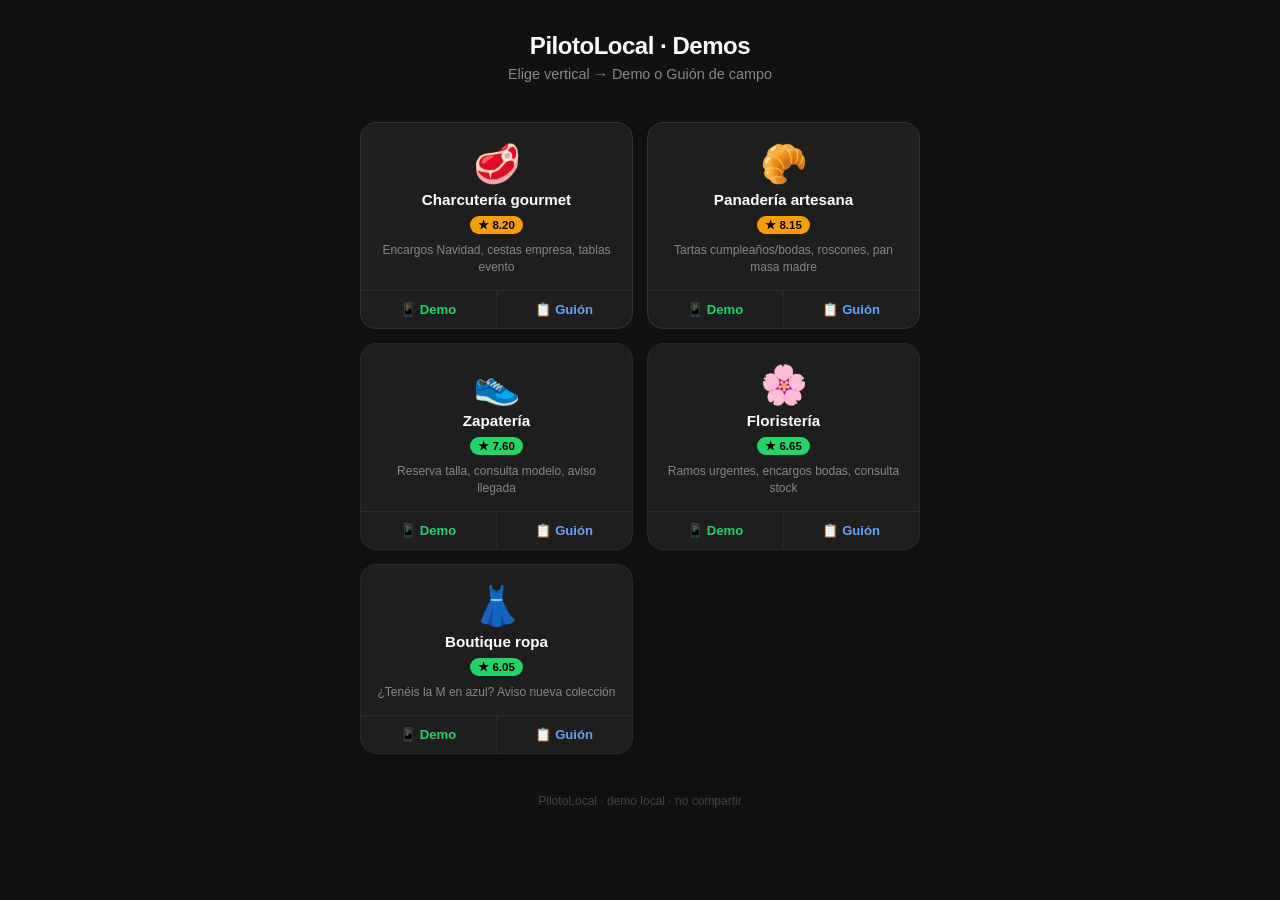
==== demos.html @ 78d7e3dc "PilotoLocal demos + skins + guion de campo" ====
<!DOCTYPE html>
<html lang="es">
<head>
<meta charset="UTF-8">
<meta name="viewport" content="width=device-width, initial-scale=1.0">
<title>PilotoLocal · Demos</title>
<style>
  * { box-sizing: border-box; margin: 0; padding: 0; }
  body {
    font-family: -apple-system, BlinkMacSystemFont, "Segoe UI", sans-serif;
    background: #111;
    color: #fff;
    min-height: 100vh;
    padding: 32px 20px;
  }
  header {
    text-align: center;
    margin-bottom: 40px;
  }
  header h1 {
    font-size: 1.5rem;
    font-weight: 700;
    letter-spacing: -0.02em;
  }
  header p {
    color: #888;
    font-size: 0.9rem;
    margin-top: 6px;
  }
  .grid {
    display: grid;
    grid-template-columns: 1fr 1fr;
    gap: 14px;
    max-width: 560px;
    margin: 0 auto;
  }
  .card {
    background: #1e1e1e;
    border: 1px solid #2a2a2a;
    border-radius: 16px;
    overflow: hidden;
    display: flex;
    flex-direction: column;
    transition: border-color 0.2s;
  }
  .card.top { border-color: #333; }
  .card-info {
    padding: 22px 16px 14px;
    display: flex;
    flex-direction: column;
    align-items: center;
    gap: 8px;
  }
  .emoji {
    font-size: 2.4rem;
    line-height: 1;
  }
  .name {
    font-size: 0.95rem;
    font-weight: 600;
    text-align: center;
  }
  .score {
    font-size: 0.72rem;
    background: #25d366;
    color: #000;
    font-weight: 700;
    padding: 2px 8px;
    border-radius: 20px;
  }
  .card.top .score {
    background: #f59e0b;
  }
  .pain {
    font-size: 0.75rem;
    color: #888;
    text-align: center;
    line-height: 1.4;
  }
  /* Dos botones por card */
  .card-actions {
    display: grid;
    grid-template-columns: 1fr 1fr;
    border-top: 1px solid #2a2a2a;
    margin-top: auto;
  }
  .card-actions a {
    display: flex;
    align-items: center;
    justify-content: center;
    gap: 5px;
    padding: 11px 6px;
    font-size: 0.82rem;
    font-weight: 600;
    text-decoration: none;
    transition: background 0.15s;
    -webkit-tap-highlight-color: transparent;
  }
  .card-actions a:first-child {
    border-right: 1px solid #2a2a2a;
    color: #25d366;
  }
  .card-actions a:first-child:active { background: #1a2e1f; }
  .card-actions a:last-child {
    color: #60a5fa;
  }
  .card-actions a:last-child:active { background: #1a2035; }

  footer {
    text-align: center;
    margin-top: 40px;
    color: #444;
    font-size: 0.75rem;
  }
</style>
</head>
<body>
<header>
  <h1>PilotoLocal · Demos</h1>
  <p>Elige vertical → Demo o Guión de campo</p>
</header>

<div class="grid">

  <div class="card top">
    <div class="card-info">
      <div class="emoji">🥩</div>
      <div class="name">Charcutería gourmet</div>
      <div class="score">★ 8.20</div>
      <div class="pain">Encargos Navidad, cestas empresa, tablas evento</div>
    </div>
    <div class="card-actions">
      <a href="index.html?skin=charcuteria">📱 Demo</a>
      <a href="index.html?skin=charcuteria&mode=guion">📋 Guión</a>
    </div>
  </div>

  <div class="card top">
    <div class="card-info">
      <div class="emoji">🥐</div>
      <div class="name">Panadería artesana</div>
      <div class="score">★ 8.15</div>
      <div class="pain">Tartas cumpleaños/bodas, roscones, pan masa madre</div>
    </div>
    <div class="card-actions">
      <a href="index.html?skin=panaderia">📱 Demo</a>
      <a href="index.html?skin=panaderia&mode=guion">📋 Guión</a>
    </div>
  </div>

  <div class="card">
    <div class="card-info">
      <div class="emoji">👟</div>
      <div class="name">Zapatería</div>
      <div class="score">★ 7.60</div>
      <div class="pain">Reserva talla, consulta modelo, aviso llegada</div>
    </div>
    <div class="card-actions">
      <a href="index.html?skin=zapateria">📱 Demo</a>
      <a href="index.html?skin=zapateria&mode=guion">📋 Guión</a>
    </div>
  </div>

  <div class="card">
    <div class="card-info">
      <div class="emoji">🌸</div>
      <div class="name">Floristería</div>
      <div class="score">★ 6.65</div>
      <div class="pain">Ramos urgentes, encargos bodas, consulta stock</div>
    </div>
    <div class="card-actions">
      <a href="index.html?skin=floristeria">📱 Demo</a>
      <a href="index.html?skin=floristeria&mode=guion">📋 Guión</a>
    </div>
  </div>

  <div class="card">
    <div class="card-info">
      <div class="emoji">👗</div>
      <div class="name">Boutique ropa</div>
      <div class="score">★ 6.05</div>
      <div class="pain">¿Tenéis la M en azul? Aviso nueva colección</div>
    </div>
    <div class="card-actions">
      <a href="index.html?skin=boutique">📱 Demo</a>
      <a href="index.html?skin=boutique&mode=guion">📋 Guión</a>
    </div>
  </div>

</div>

<footer>PilotoLocal · demo local · no compartir</footer>
</body>
</html>
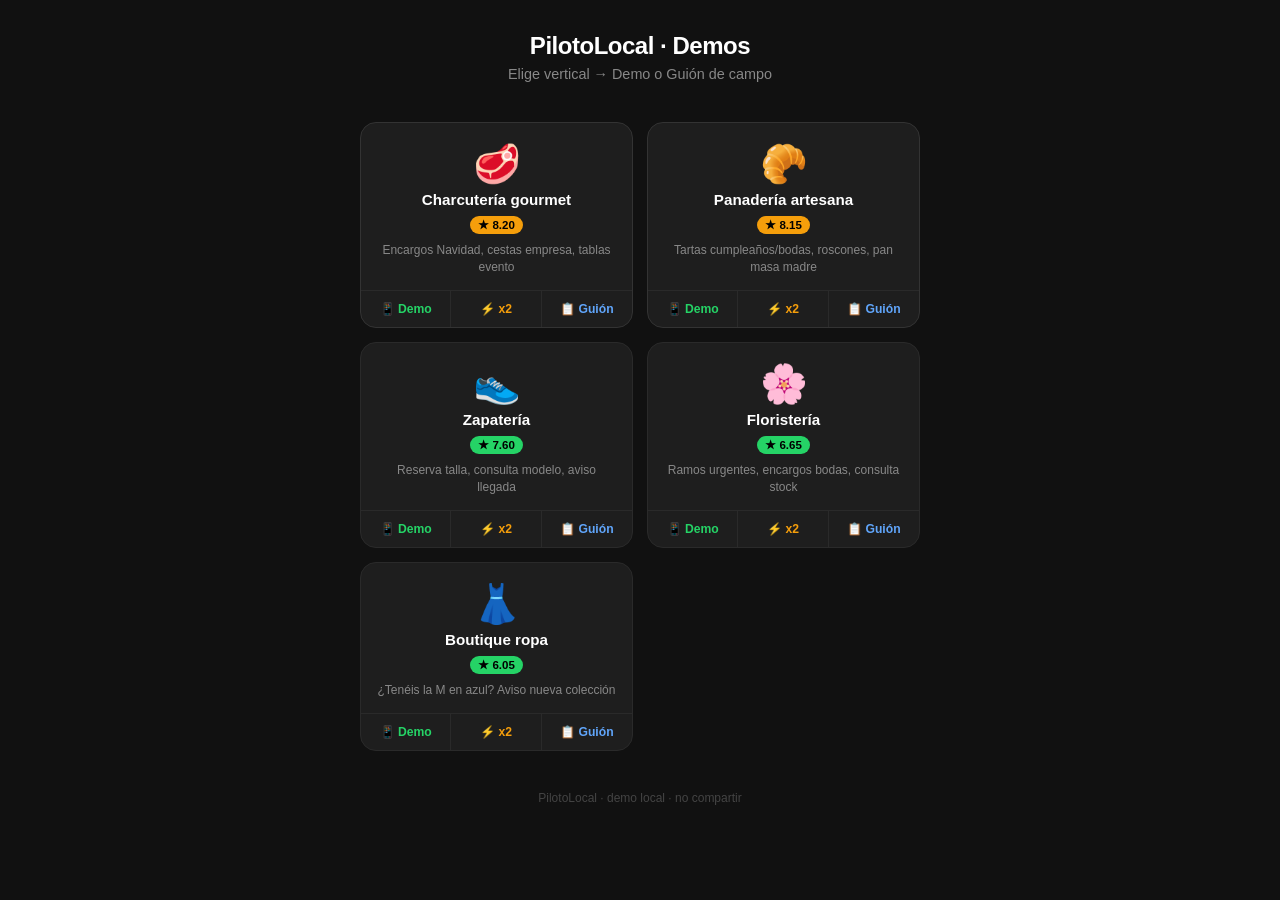
==== commit 5437d5e7: "Boton x2 en cada card de demos.html + autoarranque speed via URL" ====
--- a/demos.html
+++ b/demos.html
@@ -80,7 +80,7 @@
   /* Dos botones por card */
   .card-actions {
     display: grid;
-    grid-template-columns: 1fr 1fr;
+    grid-template-columns: 1fr 1fr 1fr;
     border-top: 1px solid #2a2a2a;
     margin-top: auto;
   }
@@ -88,23 +88,22 @@
     display: flex;
     align-items: center;
     justify-content: center;
-    gap: 5px;
-    padding: 11px 6px;
-    font-size: 0.82rem;
+    gap: 4px;
+    padding: 11px 4px;
+    font-size: 0.76rem;
     font-weight: 600;
     text-decoration: none;
     transition: background 0.15s;
     -webkit-tap-highlight-color: transparent;
+    border-right: 1px solid #2a2a2a;
   }
-  .card-actions a:first-child {
-    border-right: 1px solid #2a2a2a;
-    color: #25d366;
-  }
-  .card-actions a:first-child:active { background: #1a2e1f; }
-  .card-actions a:last-child {
-    color: #60a5fa;
-  }
-  .card-actions a:last-child:active { background: #1a2035; }
+  .card-actions a:last-child { border-right: none; }
+  .card-actions a.demo { color: #25d366; }
+  .card-actions a.demo:active { background: #1a2e1f; }
+  .card-actions a.demox2 { color: #f59e0b; }
+  .card-actions a.demox2:active { background: #2e241a; }
+  .card-actions a.guion { color: #60a5fa; }
+  .card-actions a.guion:active { background: #1a2035; }
 
   footer {
     text-align: center;
@@ -130,8 +129,9 @@
       <div class="pain">Encargos Navidad, cestas empresa, tablas evento</div>
     </div>
     <div class="card-actions">
-      <a href="index.html?skin=charcuteria">📱 Demo</a>
-      <a href="index.html?skin=charcuteria&mode=guion">📋 Guión</a>
+      <a class="demo" href="index.html?skin=charcuteria">📱 Demo</a>
+      <a class="demox2" href="index.html?skin=charcuteria&autostart=1&speed=2">⚡ x2</a>
+      <a class="guion" href="index.html?skin=charcuteria&mode=guion">📋 Guión</a>
     </div>
   </div>
 
@@ -143,8 +143,9 @@
       <div class="pain">Tartas cumpleaños/bodas, roscones, pan masa madre</div>
     </div>
     <div class="card-actions">
-      <a href="index.html?skin=panaderia">📱 Demo</a>
-      <a href="index.html?skin=panaderia&mode=guion">📋 Guión</a>
+      <a class="demo" href="index.html?skin=panaderia">📱 Demo</a>
+      <a class="demox2" href="index.html?skin=panaderia&autostart=1&speed=2">⚡ x2</a>
+      <a class="guion" href="index.html?skin=panaderia&mode=guion">📋 Guión</a>
     </div>
   </div>
 
@@ -156,8 +157,9 @@
       <div class="pain">Reserva talla, consulta modelo, aviso llegada</div>
     </div>
     <div class="card-actions">
-      <a href="index.html?skin=zapateria">📱 Demo</a>
-      <a href="index.html?skin=zapateria&mode=guion">📋 Guión</a>
+      <a class="demo" href="index.html?skin=zapateria">📱 Demo</a>
+      <a class="demox2" href="index.html?skin=zapateria&autostart=1&speed=2">⚡ x2</a>
+      <a class="guion" href="index.html?skin=zapateria&mode=guion">📋 Guión</a>
     </div>
   </div>
 
@@ -169,8 +171,9 @@
       <div class="pain">Ramos urgentes, encargos bodas, consulta stock</div>
     </div>
     <div class="card-actions">
-      <a href="index.html?skin=floristeria">📱 Demo</a>
-      <a href="index.html?skin=floristeria&mode=guion">📋 Guión</a>
+      <a class="demo" href="index.html?skin=floristeria">📱 Demo</a>
+      <a class="demox2" href="index.html?skin=floristeria&autostart=1&speed=2">⚡ x2</a>
+      <a class="guion" href="index.html?skin=floristeria&mode=guion">📋 Guión</a>
     </div>
   </div>
 
@@ -182,8 +185,9 @@
       <div class="pain">¿Tenéis la M en azul? Aviso nueva colección</div>
     </div>
     <div class="card-actions">
-      <a href="index.html?skin=boutique">📱 Demo</a>
-      <a href="index.html?skin=boutique&mode=guion">📋 Guión</a>
+      <a class="demo" href="index.html?skin=boutique">📱 Demo</a>
+      <a class="demox2" href="index.html?skin=boutique&autostart=1&speed=2">⚡ x2</a>
+      <a class="guion" href="index.html?skin=boutique&mode=guion">📋 Guión</a>
     </div>
   </div>
 
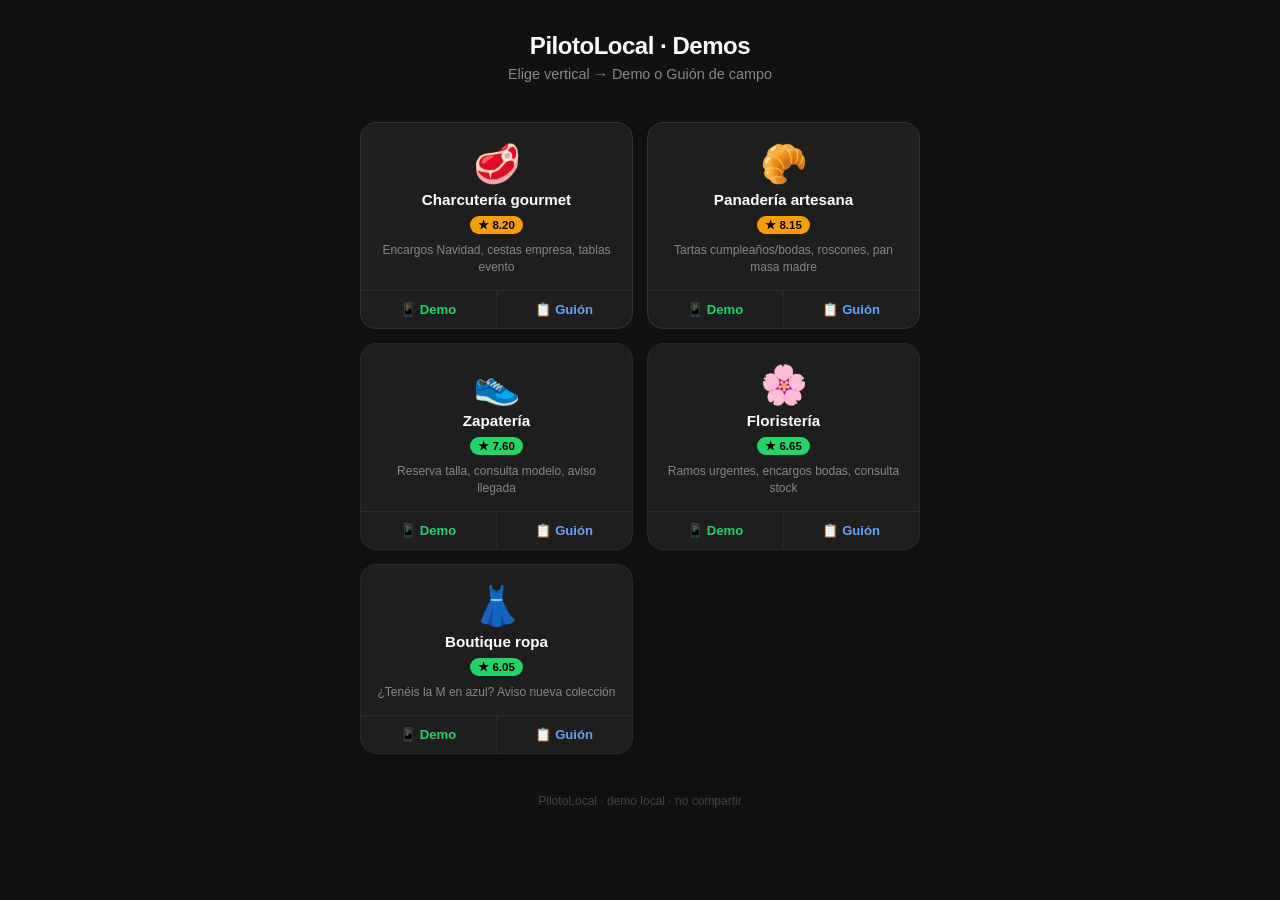
==== commit 8d125609: "Revert: x2 solo dentro de cada demo, no en launcher" ====
--- a/demos.html
+++ b/demos.html
@@ -80,7 +80,7 @@
   /* Dos botones por card */
   .card-actions {
     display: grid;
-    grid-template-columns: 1fr 1fr 1fr;
+    grid-template-columns: 1fr 1fr;
     border-top: 1px solid #2a2a2a;
     margin-top: auto;
   }
@@ -88,22 +88,23 @@
     display: flex;
     align-items: center;
     justify-content: center;
-    gap: 4px;
-    padding: 11px 4px;
-    font-size: 0.76rem;
+    gap: 5px;
+    padding: 11px 6px;
+    font-size: 0.82rem;
     font-weight: 600;
     text-decoration: none;
     transition: background 0.15s;
     -webkit-tap-highlight-color: transparent;
+  }
+  .card-actions a:first-child {
     border-right: 1px solid #2a2a2a;
+    color: #25d366;
   }
-  .card-actions a:last-child { border-right: none; }
-  .card-actions a.demo { color: #25d366; }
-  .card-actions a.demo:active { background: #1a2e1f; }
-  .card-actions a.demox2 { color: #f59e0b; }
-  .card-actions a.demox2:active { background: #2e241a; }
-  .card-actions a.guion { color: #60a5fa; }
-  .card-actions a.guion:active { background: #1a2035; }
+  .card-actions a:first-child:active { background: #1a2e1f; }
+  .card-actions a:last-child {
+    color: #60a5fa;
+  }
+  .card-actions a:last-child:active { background: #1a2035; }
 
   footer {
     text-align: center;
@@ -129,9 +130,8 @@
       <div class="pain">Encargos Navidad, cestas empresa, tablas evento</div>
     </div>
     <div class="card-actions">
-      <a class="demo" href="index.html?skin=charcuteria">📱 Demo</a>
-      <a class="demox2" href="index.html?skin=charcuteria&autostart=1&speed=2">⚡ x2</a>
-      <a class="guion" href="index.html?skin=charcuteria&mode=guion">📋 Guión</a>
+      <a href="index.html?skin=charcuteria">📱 Demo</a>
+      <a href="index.html?skin=charcuteria&mode=guion">📋 Guión</a>
     </div>
   </div>
 
@@ -143,9 +143,8 @@
       <div class="pain">Tartas cumpleaños/bodas, roscones, pan masa madre</div>
     </div>
     <div class="card-actions">
-      <a class="demo" href="index.html?skin=panaderia">📱 Demo</a>
-      <a class="demox2" href="index.html?skin=panaderia&autostart=1&speed=2">⚡ x2</a>
-      <a class="guion" href="index.html?skin=panaderia&mode=guion">📋 Guión</a>
+      <a href="index.html?skin=panaderia">📱 Demo</a>
+      <a href="index.html?skin=panaderia&mode=guion">📋 Guión</a>
     </div>
   </div>
 
@@ -157,9 +156,8 @@
       <div class="pain">Reserva talla, consulta modelo, aviso llegada</div>
     </div>
     <div class="card-actions">
-      <a class="demo" href="index.html?skin=zapateria">📱 Demo</a>
-      <a class="demox2" href="index.html?skin=zapateria&autostart=1&speed=2">⚡ x2</a>
-      <a class="guion" href="index.html?skin=zapateria&mode=guion">📋 Guión</a>
+      <a href="index.html?skin=zapateria">📱 Demo</a>
+      <a href="index.html?skin=zapateria&mode=guion">📋 Guión</a>
     </div>
   </div>
 
@@ -171,9 +169,8 @@
       <div class="pain">Ramos urgentes, encargos bodas, consulta stock</div>
     </div>
     <div class="card-actions">
-      <a class="demo" href="index.html?skin=floristeria">📱 Demo</a>
-      <a class="demox2" href="index.html?skin=floristeria&autostart=1&speed=2">⚡ x2</a>
-      <a class="guion" href="index.html?skin=floristeria&mode=guion">📋 Guión</a>
+      <a href="index.html?skin=floristeria">📱 Demo</a>
+      <a href="index.html?skin=floristeria&mode=guion">📋 Guión</a>
     </div>
   </div>
 
@@ -185,9 +182,8 @@
       <div class="pain">¿Tenéis la M en azul? Aviso nueva colección</div>
     </div>
     <div class="card-actions">
-      <a class="demo" href="index.html?skin=boutique">📱 Demo</a>
-      <a class="demox2" href="index.html?skin=boutique&autostart=1&speed=2">⚡ x2</a>
-      <a class="guion" href="index.html?skin=boutique&mode=guion">📋 Guión</a>
+      <a href="index.html?skin=boutique">📱 Demo</a>
+      <a href="index.html?skin=boutique&mode=guion">📋 Guión</a>
     </div>
   </div>
 
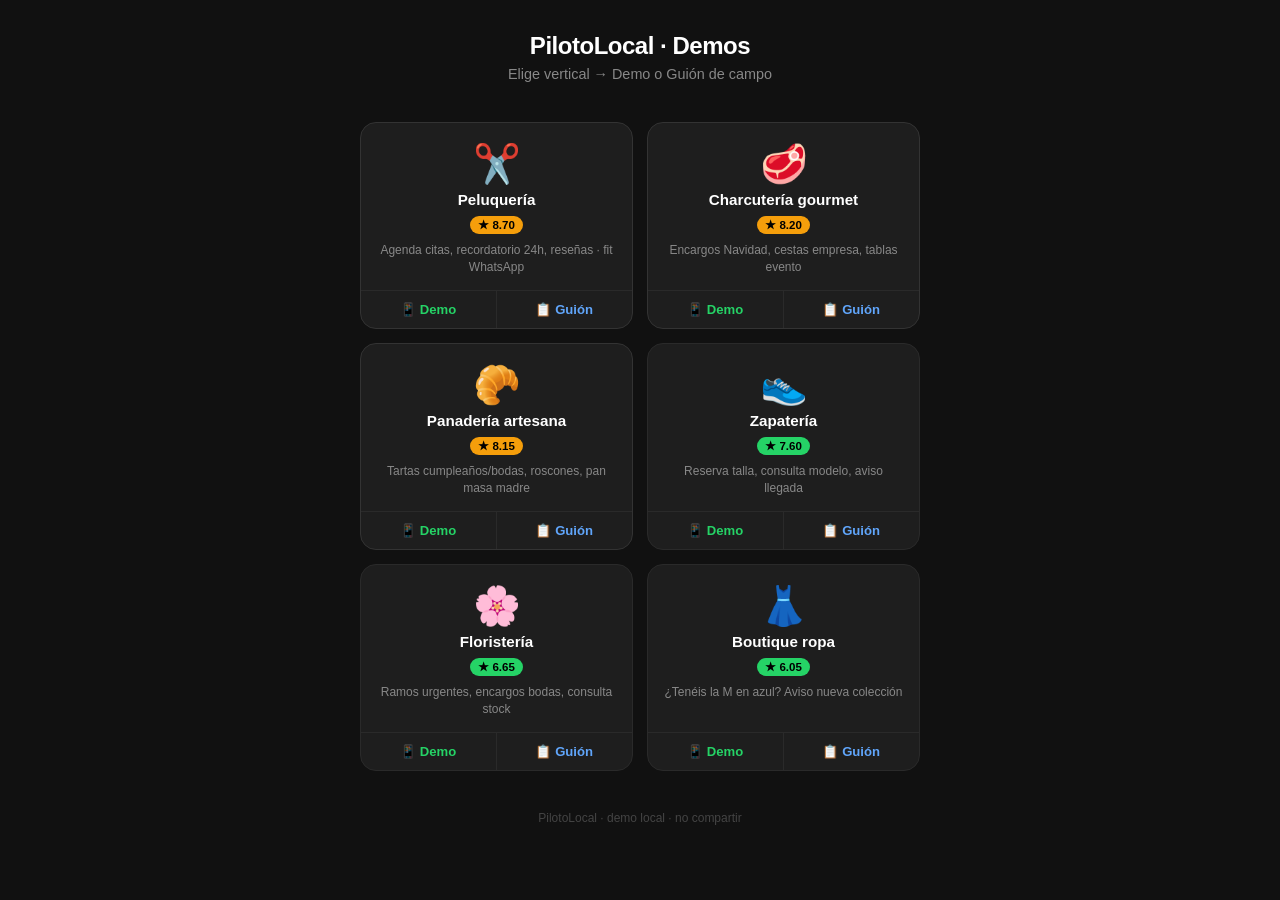
==== commit fbe5869a: "Skin peluquería: 10 servicios, slots horarios, guión v2 adaptado agenda+recordatorio+reseña" ====
--- a/demos.html
+++ b/demos.html
@@ -3,6 +3,9 @@
 <head>
 <meta charset="UTF-8">
 <meta name="viewport" content="width=device-width, initial-scale=1.0">
+<meta http-equiv="Cache-Control" content="no-cache, no-store, must-revalidate">
+<meta http-equiv="Pragma" content="no-cache">
+<meta http-equiv="Expires" content="0">
 <title>PilotoLocal · Demos</title>
 <style>
   * { box-sizing: border-box; margin: 0; padding: 0; }
@@ -124,6 +127,19 @@
 
   <div class="card top">
     <div class="card-info">
+      <div class="emoji">✂️</div>
+      <div class="name">Peluquería</div>
+      <div class="score">★ 8.70</div>
+      <div class="pain">Agenda citas, recordatorio 24h, reseñas · fit WhatsApp</div>
+    </div>
+    <div class="card-actions">
+      <a href="index.html?skin=peluqueria">📱 Demo</a>
+      <a href="index.html?skin=peluqueria&mode=guion">📋 Guión</a>
+    </div>
+  </div>
+
+  <div class="card top">
+    <div class="card-info">
       <div class="emoji">🥩</div>
       <div class="name">Charcutería gourmet</div>
       <div class="score">★ 8.20</div>
